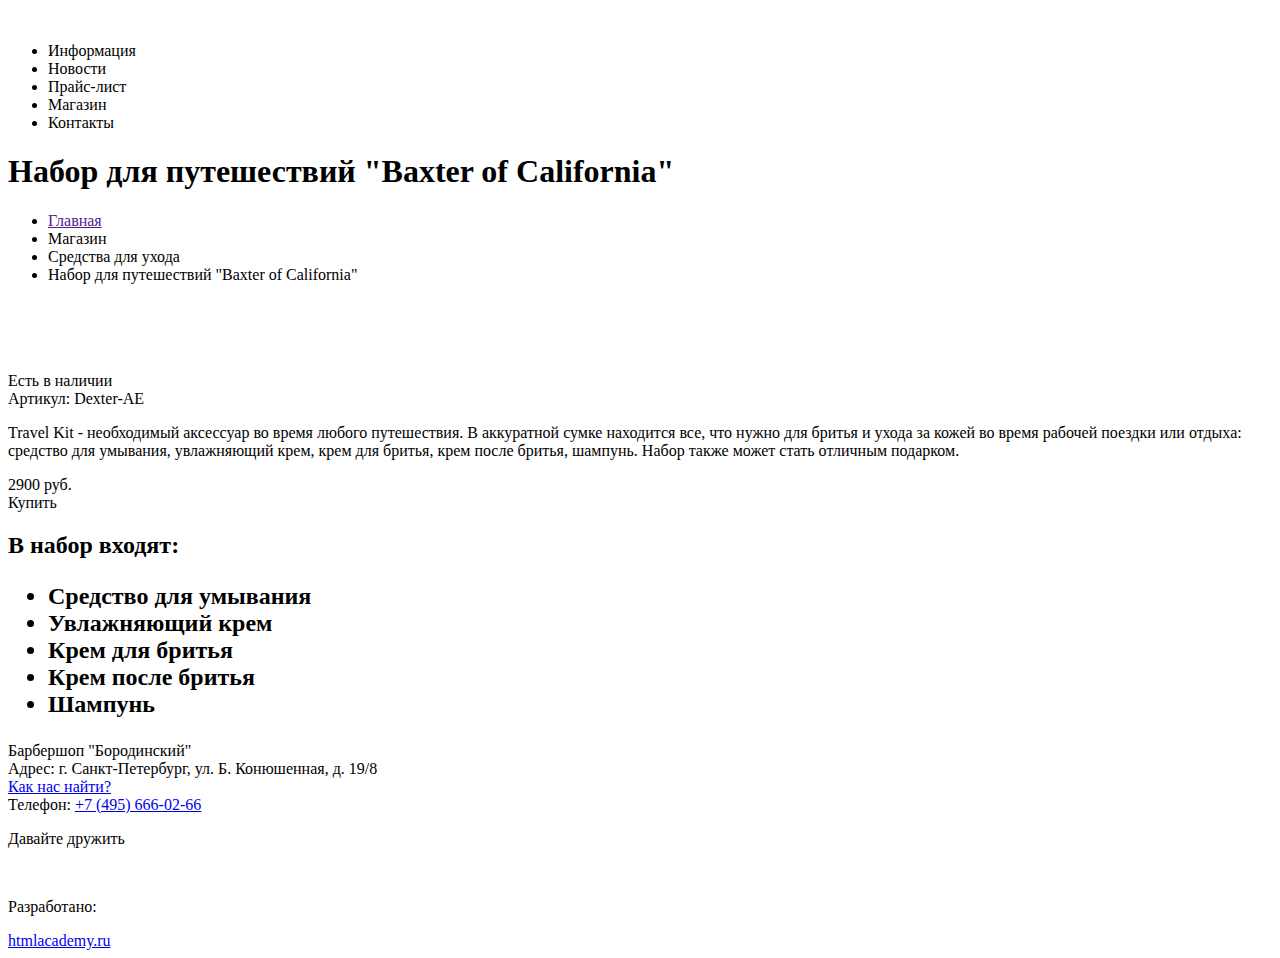
==== catalog-item.html @ 46237d35 "Добавил слайдер в разметку" ====
<!DOCTYPE html>
<html lang="en">
<head>
  <meta charset="UTF-8">
  <meta name="viewport" content="width=device-width, initial-scale=1.0">
  <meta http-equiv="X-UA-Compatible" content="ie=edge">
  <title>Barbershop-Item</title>
</head>
<body>
  <header class="main-header">
    <div class="container">
      <div class="logo">
        <a href="#"><img src=""></a>
      </div>
      <nav class="main-navigation">
        <ul>
          <li><a href="#"></a>Информация</li>
          <li><a href="#"></a>Новости</li>
          <li><a href="#"></a>Прайс-лист</li>
          <li><a href="#"></a>Магазин</li>
          <li><a href="#"></a>Контакты</li>
        </ul>
      </nav>
    </div>
  </header>


<main>
  <h1>Набор для путешествий "Baxter of California"</h1>
  <section class="breadcrumbs">
    <ul>
      <li><a href="">Главная</a></li>
      <li><a href=""></a>Магазин</li>
      <li><a href=""></a>Средства для ухода</li>
      <li>Набор для путешествий "Baxter of California"</li>
    </ul>
  </section>

  <section class="item-photos">
    <div class="slider-product">
      <div class="item-photo"><img src="" alt=""></div>
      <div class="item-photo"><img src="" alt=""></div>
      <div class="item-photo"><img src="" alt=""></div>
      <div class="item-photo"><img src="" alt=""></div>
    </div>
  </section>

  <section class="item-description">
    <div class="in-stock">Есть в наличии</div>
    <div class="article-id">Артикул: Dexter-AE</div>
    <p>Travel Kit - необходимый аксессуар во время любого путешествия.
    В аккуратной сумке находится все, что нужно для бритья и ухода за кожей
    во время рабочей поездки или отдыха: средство для умывания, увлажняющий крем,
    крем для бритья, крем после бритья, шампунь. Набор также может стать отличным
    подарком. </p>
    <div class="item-price">2900 руб.</div>
    <div class="buy">Купить</div>
    <div class="item-stuff"><h2>В набор входят:<h2>
    <ul>
      <li>Средство для умывания</li>
      <li>Увлажняющий крем</li>
      <li>Крем для бритья</li>
      <li>Крем после бритья</li>
      <li>Шампунь</li>
    </ul></div>
  </section>
</main>

  <footer class="main-footer">
    <div class="container">
      <section class="contacts">
        Барбершоп "Бородинский" <br>
        Адрес: г. Санкт-Петербург, ул. Б. Конюшенная, д. 19/8 <br>
        <a href="#" class="find-us">Как нас найти?</a> <br>
        Телефон: <a href="tel: +74956660266"> +7 (495) 666-02-66</a>
      </section>

      <section class="social">
        <p>Давайте дружить</p>
        <a href="#" class="social-vk"><img src="" alt=""></a>
        <a href="#" class="social-fb"><img src="" alt=""></a>
        <a href="#" class="social-inst"><img src="" alt=""></a>
      </section>

      <section class="developed-by">
        <p>Разработано:</p>
        <a href="http://htmlacademy.ru">htmlacademy.ru</a>
      </section>

    </div>
  </footer>
</body>
</html>
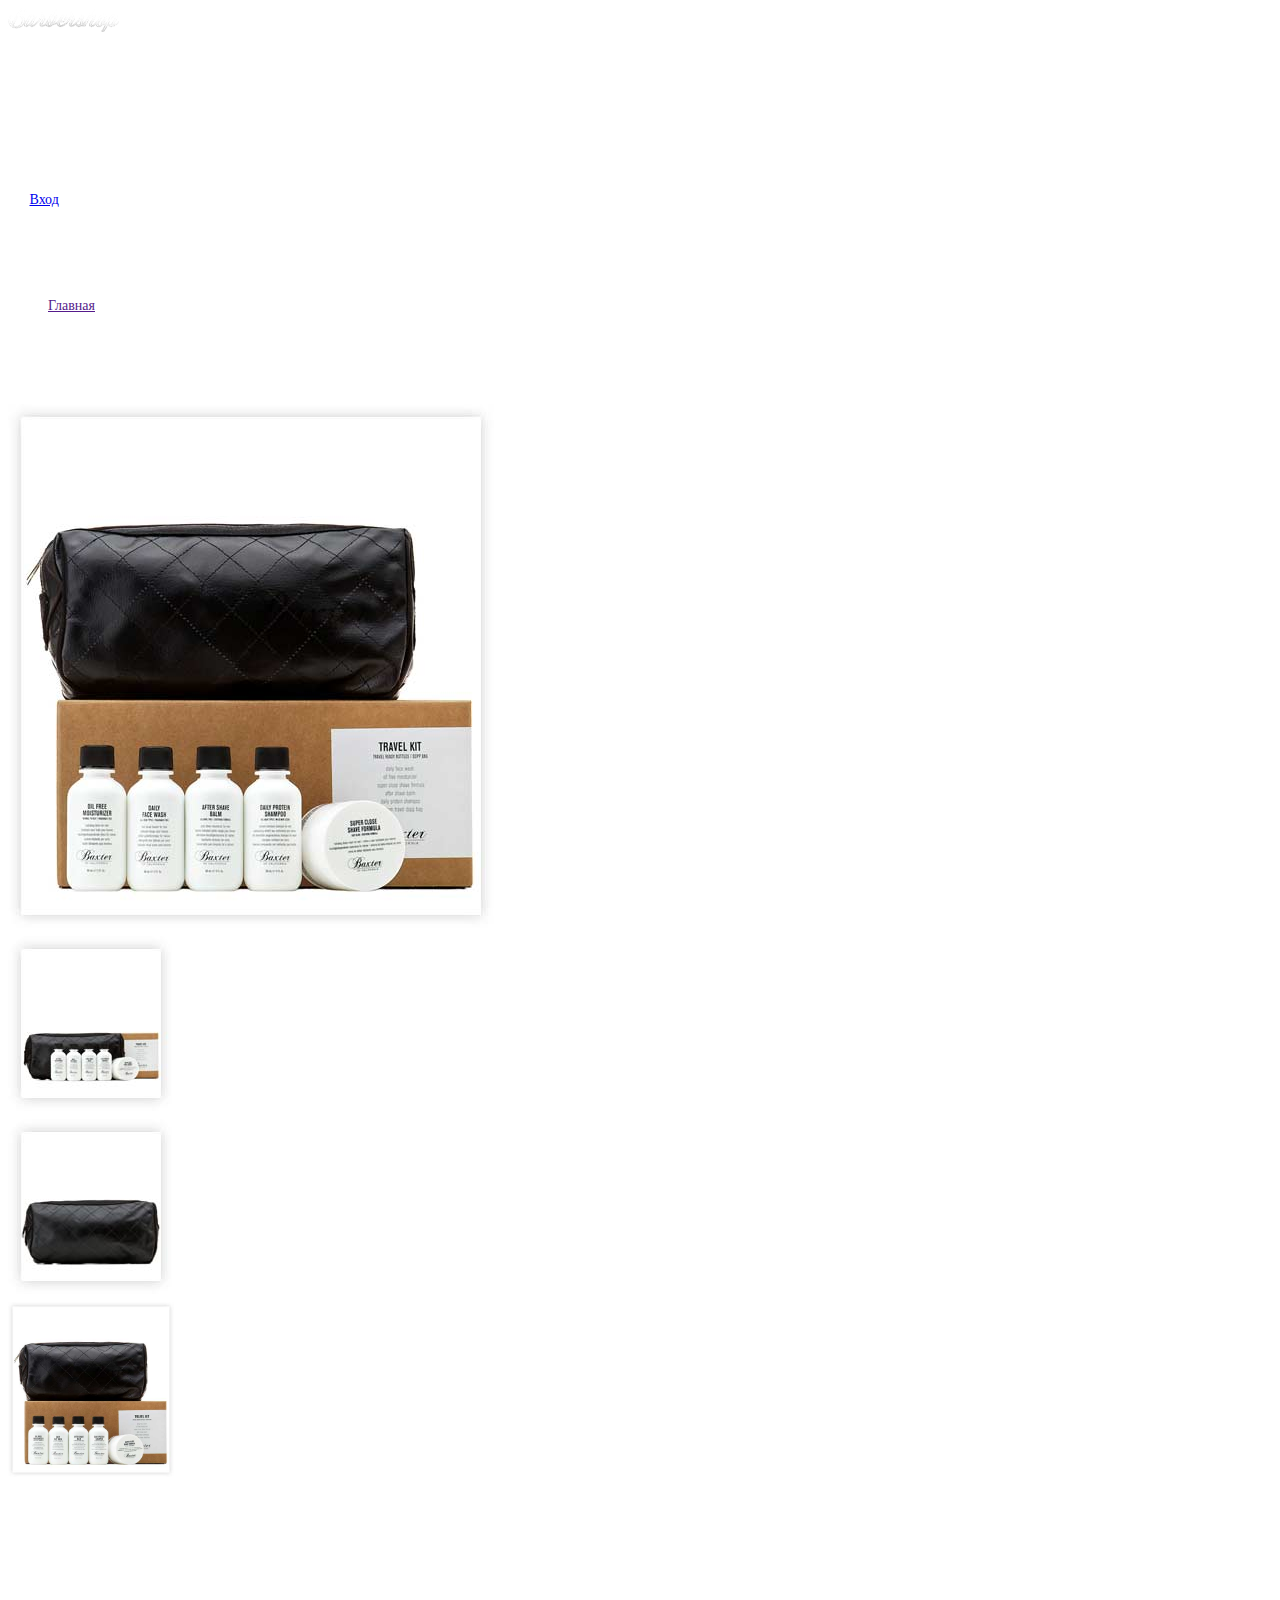
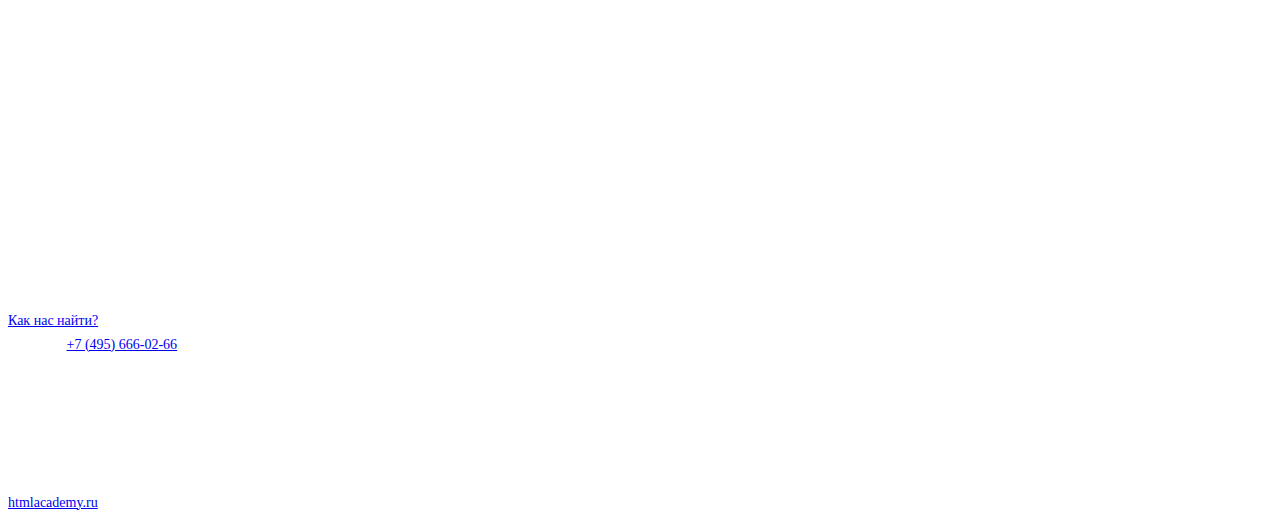
==== commit b17408aa: "Добавил картинки и css" ====
--- a/catalog-item.html
+++ b/catalog-item.html
@@ -5,12 +5,13 @@
   <meta name="viewport" content="width=device-width, initial-scale=1.0">
   <meta http-equiv="X-UA-Compatible" content="ie=edge">
   <title>Barbershop-Item</title>
+  <link href="css/style.css" rel="stylesheet">
 </head>
 <body>
   <header class="main-header">
     <div class="container">
       <div class="logo">
-        <a href="#"><img src=""></a>
+        <a href="#"><img src="img/Logo.png"></a>
       </div>
       <nav class="main-navigation">
         <ul>
@@ -21,6 +22,10 @@
           <li><a href="#"></a>Контакты</li>
         </ul>
       </nav>
+      <div class="login">
+        <img src="img/icon-login.png" alt="Войти">
+        <a href="#" class="login">Вход</a>
+      </div>
     </div>
   </header>
 
@@ -38,10 +43,10 @@
 
   <section class="item-photos">
     <div class="slider-product">
-      <div class="item-photo"><img src="" alt=""></div>
-      <div class="item-photo"><img src="" alt=""></div>
-      <div class="item-photo"><img src="" alt=""></div>
-      <div class="item-photo"><img src="" alt=""></div>
+      <div class="item-photo"><img src="img/bag-main.jpg" alt="" width="486px" height="524px"></div>
+      <div class="item-photo"><img src="img/bag-1.jpg" alt="" width="166px" height="175px"></div>
+      <div class="item-photo"><img src="img/bag-2.jpg" alt="" width="166px" height="175px"></div>
+      <div class="item-photo"><img src="img/bag-main.jpg" alt="" width="166px" height="175px"></div>
     </div>
   </section>
 
@@ -77,9 +82,9 @@
 
       <section class="social">
         <p>Давайте дружить</p>
-        <a href="#" class="social-vk"><img src="" alt=""></a>
-        <a href="#" class="social-fb"><img src="" alt=""></a>
-        <a href="#" class="social-inst"><img src="" alt=""></a>
+        <a href="#" class="social-vk"><img src="img/vk.png" alt=""></a>
+        <a href="#" class="social-fb"><img src="img/fb.png" alt=""></a>
+        <a href="#" class="social-inst"><img src="img/instagram.png" alt=""></a>
       </section>
 
       <section class="developed-by">
--- a/css/style.css
+++ b/css/style.css
@@ -0,0 +1,18 @@
+body {
+  font-size: 14px;
+  line-height: 24px;
+  color: #fff;
+  font-weight: normal;
+  font-family: "PT Sans Narrow";
+}
+
+h1 {
+  font-size: 30px;
+  line-height: 42px;
+  font-weight: bold;
+}
+
+header.main-header nav a {
+  font-size: 16px;
+  line-height: 20px;
+}
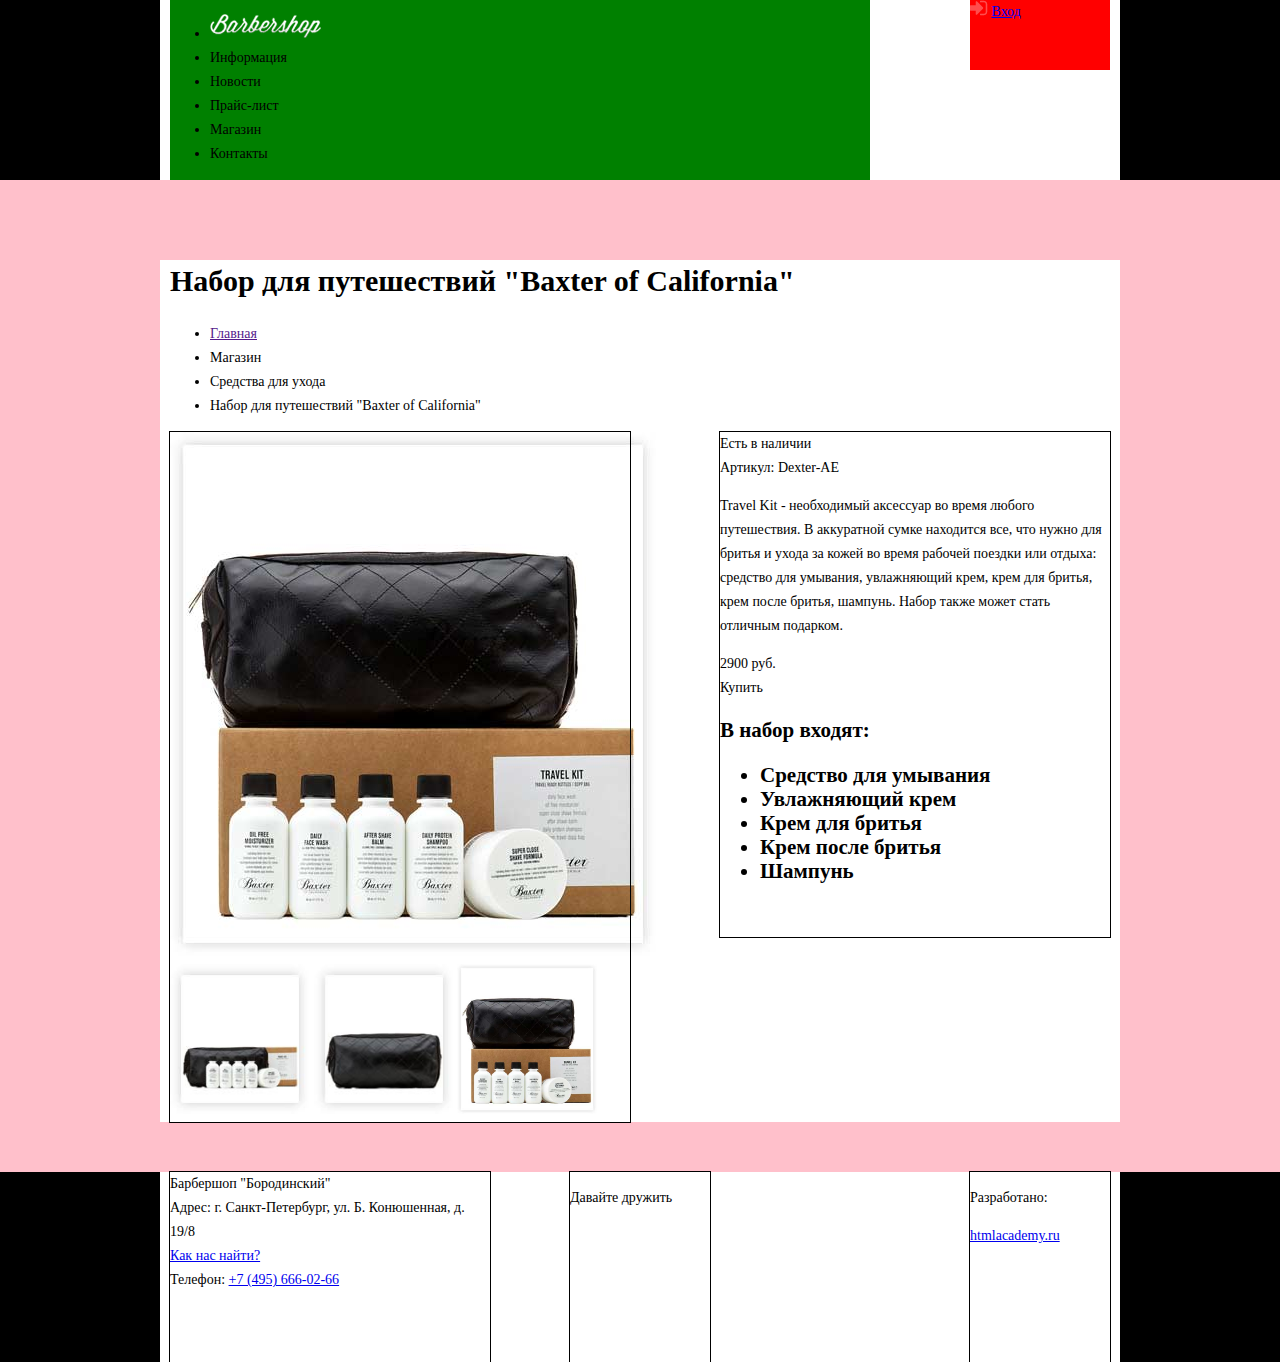
==== commit 75f6b75c: "Базовая разметка" ====
--- a/catalog-item.html
+++ b/catalog-item.html
@@ -9,12 +9,10 @@
 </head>
 <body>
   <header class="main-header">
-    <div class="container">
-      <div class="logo">
-        <a href="#"><img src="img/Logo.png"></a>
-      </div>
+    <div class="container clearfix">
       <nav class="main-navigation">
         <ul>
+          <li><a href="#"><img src="img/Logo.png"></a></li>
           <li><a href="#"></a>Информация</li>
           <li><a href="#"></a>Новости</li>
           <li><a href="#"></a>Прайс-лист</li>
@@ -31,48 +29,50 @@
 
 
 <main>
-  <h1>Набор для путешествий "Baxter of California"</h1>
-  <section class="breadcrumbs">
-    <ul>
-      <li><a href="">Главная</a></li>
-      <li><a href=""></a>Магазин</li>
-      <li><a href=""></a>Средства для ухода</li>
-      <li>Набор для путешествий "Baxter of California"</li>
-    </ul>
-  </section>
+  <div class="container clearfix">
+    <h1>Набор для путешествий "Baxter of California"</h1>
+    <section class="breadcrumbs">
+      <ul>
+        <li><a href="">Главная</a></li>
+        <li><a href=""></a>Магазин</li>
+        <li><a href=""></a>Средства для ухода</li>
+        <li>Набор для путешествий "Baxter of California"</li>
+      </ul>
+    </section>
 
-  <section class="item-photos">
-    <div class="slider-product">
-      <div class="item-photo"><img src="img/bag-main.jpg" alt="" width="486px" height="524px"></div>
-      <div class="item-photo"><img src="img/bag-1.jpg" alt="" width="166px" height="175px"></div>
-      <div class="item-photo"><img src="img/bag-2.jpg" alt="" width="166px" height="175px"></div>
-      <div class="item-photo"><img src="img/bag-main.jpg" alt="" width="166px" height="175px"></div>
-    </div>
-  </section>
+    <section class="item-photos">
+      <div class="slider-product">
+        <div class="item-photo"><img src="img/bag-main.jpg" alt="" width="486" height="524"></div>
+        <div class="item-photo"><img src="img/bag-1.jpg" alt="" width="140" height="150"></div>
+        <div class="item-photo"><img src="img/bag-2.jpg" alt="" width="140" height="150"></div>
+        <div class="item-photo"><img src="img/bag-main.jpg" alt="" width="140" height="150"></div>
+      </div>
+    </section>
 
-  <section class="item-description">
-    <div class="in-stock">Есть в наличии</div>
-    <div class="article-id">Артикул: Dexter-AE</div>
-    <p>Travel Kit - необходимый аксессуар во время любого путешествия.
-    В аккуратной сумке находится все, что нужно для бритья и ухода за кожей
-    во время рабочей поездки или отдыха: средство для умывания, увлажняющий крем,
-    крем для бритья, крем после бритья, шампунь. Набор также может стать отличным
-    подарком. </p>
-    <div class="item-price">2900 руб.</div>
-    <div class="buy">Купить</div>
-    <div class="item-stuff"><h2>В набор входят:<h2>
-    <ul>
-      <li>Средство для умывания</li>
-      <li>Увлажняющий крем</li>
-      <li>Крем для бритья</li>
-      <li>Крем после бритья</li>
-      <li>Шампунь</li>
-    </ul></div>
-  </section>
+    <section class="item-description">
+      <div class="in-stock">Есть в наличии</div>
+      <div class="article-id">Артикул: Dexter-AE</div>
+      <p>Travel Kit - необходимый аксессуар во время любого путешествия.
+      В аккуратной сумке находится все, что нужно для бритья и ухода за кожей
+      во время рабочей поездки или отдыха: средство для умывания, увлажняющий крем,
+      крем для бритья, крем после бритья, шампунь. Набор также может стать отличным
+      подарком. </p>
+      <div class="item-price">2900 руб.</div>
+      <div class="buy">Купить</div>
+      <div class="item-stuff"><h2>В набор входят:<h2>
+      <ul>
+        <li>Средство для умывания</li>
+        <li>Увлажняющий крем</li>
+        <li>Крем для бритья</li>
+        <li>Крем после бритья</li>
+        <li>Шампунь</li>
+      </ul></div>
+    </section>
+  </div>
 </main>
 
   <footer class="main-footer">
-    <div class="container">
+    <div class="container clearfix">
       <section class="contacts">
         Барбершоп "Бородинский" <br>
         Адрес: г. Санкт-Петербург, ул. Б. Конюшенная, д. 19/8 <br>
--- a/css/style.css
+++ b/css/style.css
@@ -1,9 +1,10 @@
 body {
   font-size: 14px;
   line-height: 24px;
-  color: #fff;
+  color: #000;
   font-weight: normal;
   font-family: "PT Sans Narrow";
+  margin: 0;
 }
 
 h1 {
@@ -16,3 +17,110 @@
   font-size: 16px;
   line-height: 20px;
 }
+
+.container {
+  width: 940px;
+  margin: 0 auto;
+  background-color: #fff;
+  padding: 0 10px;
+}
+
+.clearfix::after {
+  content: "";
+  display: table;
+  clear: both;
+}
+
+header.main-header,
+footer.main-footer {
+  background-color: black;
+}
+
+.main-navigation {
+  background-color: green;
+  float: left;
+  width: 700px;
+  min-height: 70px;
+}
+
+div.login {
+  background-color: red;
+  min-height: 70px;
+  width: 140px;
+  margin-left: 100px;
+  float: right;
+}
+
+main {
+  background-color: pink;
+  padding-top: 60px;
+  padding-bottom: 50px;
+}
+
+main form {
+  outline: 1px solid black;
+  float: left;
+  min-height: 570px;
+  width: 220px;
+}
+
+.items-list-block {
+  background-color: green;
+  float: right;
+  width: 700px;
+  min-height: 595px;
+  list-style: none;
+  padding: 0px;
+  margin: 0px;
+
+}
+
+.items-list-block ul li {
+  float: left;
+}
+
+.items-list-block .pages-block {
+  clear: both;
+}
+
+footer section {
+        outline: 1px solid black;
+        float: left;
+}
+
+section.contacts {
+  min-height: 190px;
+  width: 320px;
+}
+
+section.social {
+  min-height: 190px;
+  width: 140px;
+  margin-left: 80px;
+}
+
+section.developed-by {
+  min-height: 190px;
+  width: 140px;
+  margin-left: 260px;
+}
+
+/* Начало стилей для catalog-item.html */
+
+section.item-photos {
+  float: left;
+  outline: 1px solid black;
+  width: 460px;
+  min-height: 670px;
+}
+
+.item-photos div {
+  display: inline-block;
+}
+
+section.item-description {
+  outline: 1px solid black;
+  width: 390px;
+  min-height: 505px;
+  float: right;
+}
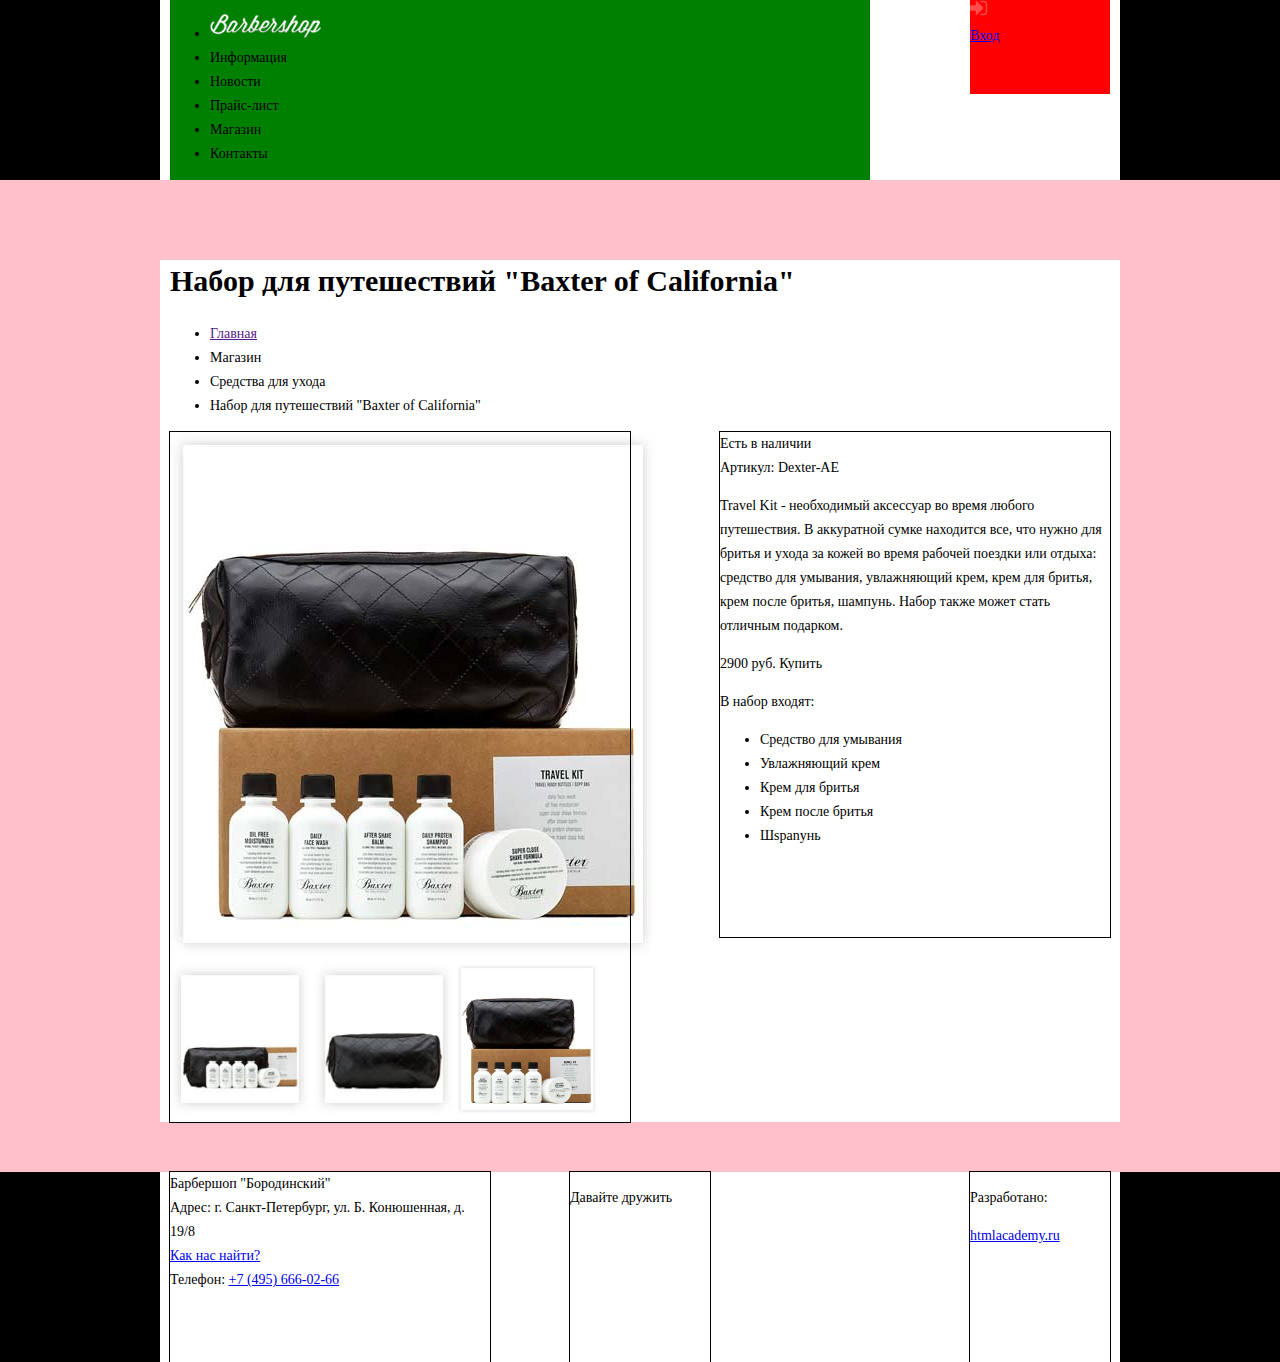
==== commit 9dd48f53: "Добавил правки" ====
--- a/catalog-item.html
+++ b/catalog-item.html
@@ -57,15 +57,15 @@
       во время рабочей поездки или отдыха: средство для умывания, увлажняющий крем,
       крем для бритья, крем после бритья, шампунь. Набор также может стать отличным
       подарком. </p>
-      <div class="item-price">2900 руб.</div>
-      <div class="buy">Купить</div>
-      <div class="item-stuff"><h2>В набор входят:<h2>
+      <span class="item-price">2900 руб.</span>
+      <span class="buy">Купить</span>
+      <div class="item-stuff"><p>В набор входят:</p>
       <ul>
         <li>Средство для умывания</li>
         <li>Увлажняющий крем</li>
         <li>Крем для бритья</li>
         <li>Крем после бритья</li>
-        <li>Шампунь</li>
+        <li>Шspanунь</li>
       </ul></div>
     </section>
   </div>
--- a/css/style.css
+++ b/css/style.css
@@ -43,7 +43,7 @@
   min-height: 70px;
 }
 
-div.login {
+.login {
   background-color: red;
   min-height: 70px;
   width: 140px;
@@ -84,8 +84,8 @@
 }
 
 footer section {
-        outline: 1px solid black;
-        float: left;
+  outline: 1px solid black;
+  float: left;
 }
 
 section.contacts {
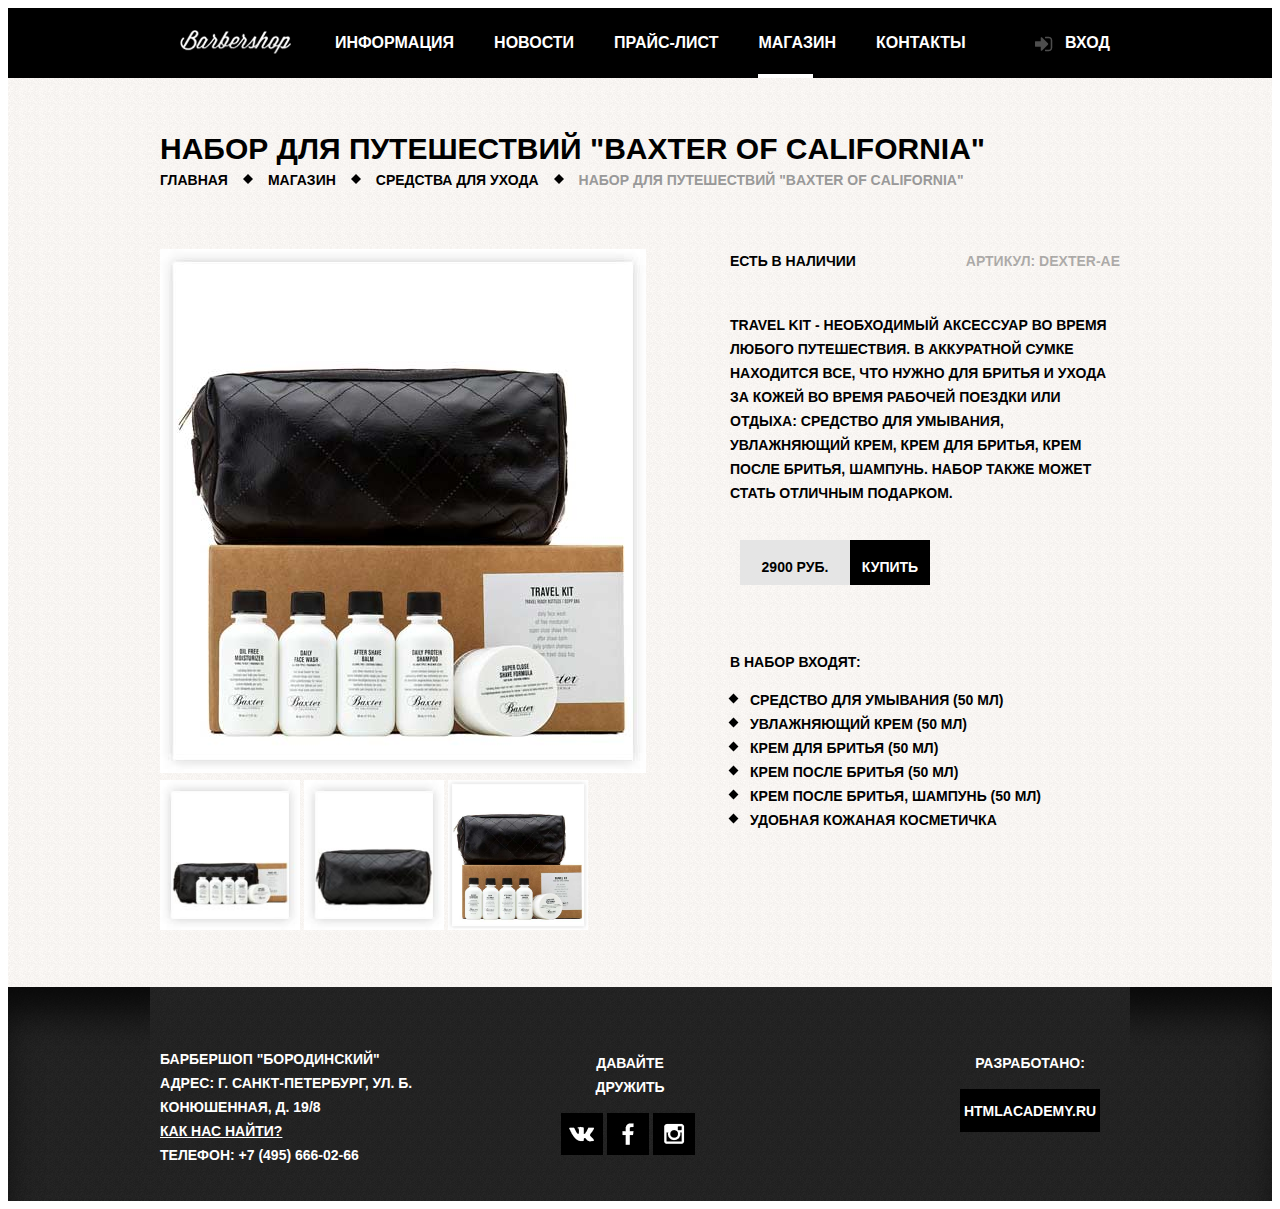
==== commit 43ab04cd: "Верстка страницы товара" ====
--- a/catalog-item.html
+++ b/catalog-item.html
@@ -1,5 +1,6 @@
 <!DOCTYPE html>
 <html lang="en">
+
 <head>
   <meta charset="UTF-8">
   <meta name="viewport" content="width=device-width, initial-scale=1.0">
@@ -7,92 +8,100 @@
   <title>Barbershop-Item</title>
   <link href="css/style.css" rel="stylesheet">
 </head>
+
 <body>
   <header class="main-header">
     <div class="container clearfix">
       <nav class="main-navigation">
+        <a href="#"><img src="img/Logo.png" width="111" height="24"></a>
         <ul>
-          <li><a href="#"><img src="img/Logo.png"></a></li>
-          <li><a href="#"></a>Информация</li>
-          <li><a href="#"></a>Новости</li>
-          <li><a href="#"></a>Прайс-лист</li>
-          <li><a href="#"></a>Магазин</li>
-          <li><a href="#"></a>Контакты</li>
+          <li>
+            <a href="#">Информация</a></li>
+          <li>
+            <a href="#">Новости</a></li>
+          <li>
+            <a href="#">Прайс-лист</a></li>
+          <li>
+            <a href="#" class="active">Магазин</a></li>
+          <li>
+            <a href="#">Контакты</a></li>
         </ul>
       </nav>
       <div class="login">
-        <img src="img/icon-login.png" alt="Войти">
-        <a href="#" class="login">Вход</a>
+        <a href="#" class="sprite login-link">Вход</a>
       </div>
     </div>
   </header>
 
 
-<main>
-  <div class="container clearfix">
-    <h1>Набор для путешествий "Baxter of California"</h1>
-    <section class="breadcrumbs">
-      <ul>
-        <li><a href="">Главная</a></li>
-        <li><a href=""></a>Магазин</li>
-        <li><a href=""></a>Средства для ухода</li>
-        <li>Набор для путешествий "Baxter of California"</li>
-      </ul>
-    </section>
+  <main>
+    <div class="container clearfix">
+      <h1>Набор для путешествий "Baxter of California"</h1>
+      <section class="breadcrumbs">
+        <ul>
+          <li><a href="">Главная</a></li>
+          <li>
+            <a href="">Магазин</a></li>
+          <li>
+            <a href="">Средства для ухода</a></li>
+          <li><a>Набор для путешествий "Baxter of California"</a></li>
+        </ul>
+      </section>
 
-    <section class="item-photos">
-      <div class="slider-product">
-        <div class="item-photo"><img src="img/bag-main.jpg" alt="" width="486" height="524"></div>
-        <div class="item-photo"><img src="img/bag-1.jpg" alt="" width="140" height="150"></div>
-        <div class="item-photo"><img src="img/bag-2.jpg" alt="" width="140" height="150"></div>
-        <div class="item-photo"><img src="img/bag-main.jpg" alt="" width="140" height="150"></div>
-      </div>
-    </section>
+      <section class="item-photos">
+        <div class="slider-product">
+          <div class="item-photo"><img src="img/bag-main.jpg" alt="" width="486" height="524"></div>
+          <div class="item-photo"><img src="img/bag-1.jpg" alt="" width="140" height="150"></div>
+          <div class="item-photo"><img src="img/bag-2.jpg" alt="" width="140" height="150"></div>
+          <div class="item-photo"><img src="img/bag-main.jpg" alt="" width="140" height="150"></div>
+        </div>
+      </section>
 
-    <section class="item-description">
-      <div class="in-stock">Есть в наличии</div>
-      <div class="article-id">Артикул: Dexter-AE</div>
-      <p>Travel Kit - необходимый аксессуар во время любого путешествия.
-      В аккуратной сумке находится все, что нужно для бритья и ухода за кожей
-      во время рабочей поездки или отдыха: средство для умывания, увлажняющий крем,
-      крем для бритья, крем после бритья, шампунь. Набор также может стать отличным
-      подарком. </p>
-      <span class="item-price">2900 руб.</span>
-      <span class="buy">Купить</span>
-      <div class="item-stuff"><p>В набор входят:</p>
-      <ul>
-        <li>Средство для умывания</li>
-        <li>Увлажняющий крем</li>
-        <li>Крем для бритья</li>
-        <li>Крем после бритья</li>
-        <li>Шspanунь</li>
-      </ul></div>
-    </section>
-  </div>
-</main>
+      <section class="item-description">
+        <div class="in-stock">Есть в наличии</div>
+        <div class="article-id">Артикул: Dexter-AE</div>
+        <p class="long-description">Travel Kit - необходимый аксессуар во время любого путешествия. В аккуратной сумке находится все, что нужно для бритья и ухода за кожей во время рабочей поездки или отдыха: средство для умывания, увлажняющий крем, крем для бритья, крем после бритья, шампунь. Набор также может стать отличным подарком. </p>
+        <span class="item-price">2900 руб.</span>
+        <a class="buy">Купить</a>
+        <div class="item-stuff">
+          <p>В набор входят:</p>
+          <ul>
+            <li>Средство для умывания (50 мл)</li>
+            <li>Увлажняющий крем (50 мл)</li>
+            <li>Крем для бритья (50 мл)</li>
+            <li>Крем после бритья (50 мл)</li>
+            <li>Крем после бритья, шампунь (50 мл)</li>
+            <li>Удобная кожаная косметичка</li>
+          </ul>
+        </div>
+      </section>
+    </div>
+  </main>
 
   <footer class="main-footer">
     <div class="container clearfix">
       <section class="contacts">
-        Барбершоп "Бородинский" <br>
-        Адрес: г. Санкт-Петербург, ул. Б. Конюшенная, д. 19/8 <br>
-        <a href="#" class="find-us">Как нас найти?</a> <br>
-        Телефон: <a href="tel: +74956660266"> +7 (495) 666-02-66</a>
+        Барбершоп "Бородинский"
+        <br> Адрес: г. Санкт-Петербург, ул. Б. Конюшенная, д. 19/8
+        <br>
+        <a href="#" class="find-us">Как нас найти?</a>
+        <br> Телефон: <a href="tel:74956660266" class="tel"> +7 (495) 666-02-66</a>
       </section>
 
       <section class="social">
         <p>Давайте дружить</p>
-        <a href="#" class="social-vk"><img src="img/vk.png" alt=""></a>
-        <a href="#" class="social-fb"><img src="img/fb.png" alt=""></a>
-        <a href="#" class="social-inst"><img src="img/instagram.png" alt=""></a>
+        <a href="#" class="sprite social-vk"></a>
+        <a href="#" class="sprite social-fb"></a>
+        <a href="#" class="sprite social-inst"></a>
       </section>
 
       <section class="developed-by">
         <p>Разработано:</p>
-        <a href="http://htmlacademy.ru">htmlacademy.ru</a>
+        <a href="http://htmlacademy.ru" class="academy">htmlacademy.ru</a>
       </section>
 
     </div>
   </footer>
 </body>
+
 </html>
--- a/css/style.css
+++ b/css/style.css
@@ -1,25 +1,22 @@
 body {
   font-size: 14px;
   line-height: 24px;
-  color: #000;
-  font-weight: normal;
-  font-family: "PT Sans Narrow";
-  margin: 0;
+  color: black;
+  font-weight: bold;
+  font-family: 'PT Sans Narrow', sans-serif;
+  text-transform: uppercase;
+  min-width: 960px;
 }
 
 h1 {
   font-size: 30px;
   line-height: 42px;
   font-weight: bold;
-}
-
-header.main-header nav a {
-  font-size: 16px;
-  line-height: 20px;
+  margin: 0;
 }
 
 .container {
-  width: 940px;
+  width: 960px;
   margin: 0 auto;
   background-color: #fff;
   padding: 0 10px;
@@ -31,85 +28,496 @@
   clear: both;
 }
 
-header.main-header,
-footer.main-footer {
+header.main-header {
   background-color: black;
 }
 
 .main-navigation {
-  background-color: green;
+  background-color: black;
   float: left;
-  width: 700px;
   min-height: 70px;
 }
 
+header .container {
+  background: black;
+}
+
+.main-navigation ul {
+  list-style: none;
+  padding: 0;
+  margin: 0;
+  font-size: 0;
+  display: inline-block;
+  vertical-align: top;
+}
+
+.main-navigation ul li {
+  display: inline-block;
+  vertical-align: top;
+  font-size: 16px;
+  position: relative;
+}
+
+.main-navigation > a {
+  display: inline-block;
+  vertical-align: top;
+  height: 48px;
+  padding: 0 20px;
+  padding-top: 22px;
+}
+
+.main-navigation ul a {
+  display: block;
+  padding: 25px 20px;
+  line-height: 20px;
+  text-decoration: none;
+  color: white;
+}
+
+.main-navigation ul .active::after {
+  content: "";
+  height: 4px;
+  width: 55px;
+  background-color: white;
+  position: absolute;
+  bottom: 0;
+  left: 20px;
+}
+
+header a:hover {
+  background-color: #242424;
+}
+
 .login {
-  background-color: red;
   min-height: 70px;
-  width: 140px;
-  margin-left: 100px;
+  width: 105px;
   float: right;
 }
 
+.login a {
+  position: relative;
+  display: inline-block;
+  padding: 25px 20px;
+  padding-left: 50px;
+  line-height: 20px;
+  vertical-align: top;
+  text-decoration: none;
+  color: white;
+  font-size: 16px;
+}
+
+.login a::before {
+  content: "";
+  position: absolute;
+  width: 18px;
+  height: 18px;
+  background-image: url("../img/spritesheet.png");
+  background-position: -25px -97px;
+  left: 20px;
+  top: 28px;
+}
+
 main {
-  background-color: pink;
-  padding-top: 60px;
+  background-image: url("../img/background.png");
+  padding-top: 0px;
   padding-bottom: 50px;
 }
 
+main .container {
+  background-image: inherit;
+  padding-top: 50px;
+}
+
+.main-title {
+  margin-bottom: 20px;
+}
+
 main form {
-  outline: 1px solid black;
   float: left;
   min-height: 570px;
   width: 220px;
 }
 
+form fieldset {
+  border: none;
+  margin: 0;
+  padding: 0;
+}
+
+legend {
+  margin-bottom: 30px;
+  font-size: 24px;
+  line-height: 30px;
+}
+
+.producers label,
+.items-groups label {
+  display: block;
+  padding-left: 45px;
+  font-size: 14px;
+  line-height: 18px;
+  padding-bottom: 25px; 
+  position: relative;
+}
+
+.producers .checkbox-indicator {
+  position: absolute;
+  height: 20px;
+  width: 20px;
+  box-sizing: border-box;
+  border: 2px solid black;
+  left: 0;
+}
+
+.filters label:hover {
+  color: #663d15;
+}
+
+input[type="checkbox"],
+input[type="radio"] {
+  display: none;
+}
+
+input[type="checkbox"]:checked + .checkbox-indicator::before,
+input[type="checkbox"]:checked + .checkbox-indicator::after {
+  content: "";
+  position: absolute;
+  width: 16px;
+  height: 2px;
+  background-color: #000000;
+  top: 7px;
+  left: 0px;
+}
+
+input[type="checkbox"]:checked + .checkbox-indicator::before {
+  transform: rotate(45deg);
+}
+
+input[type="checkbox"]:checked + .checkbox-indicator::after {
+  transform: rotate(-45deg);
+}
+
+input[type="radio"] + label::before {
+  content: "";
+  position: absolute;
+  height: 20px;
+  width: 20px;
+  border: 2px solid black;
+  border-radius: 50%;
+  box-sizing: border-box;
+  left: 0;
+}
+
+input[type="radio"]:checked + label::after {
+  content: "";
+  position: absolute;
+  height: 10px;
+  width: 10px;
+  border-radius: 50%;
+  box-sizing: border-box;
+  background-color: black;
+  left: 5px;
+  top: 5px;
+}
+
+.filters button {
+  min-height: 45px;
+  width: 110px;
+  border: none;
+  background-color: black;
+  color: white;
+  text-transform: uppercase;
+}
+
+.filters button:hover {
+  background-color: #663d15;
+  color: white;
+}
+
+.breadcrumbs ul {
+  list-style: none;
+  padding: 0;
+  margin: 0;
+  margin-bottom: 55px;
+  font-size: 0;
+}
+
+.breadcrumbs ul li {
+  position: relative;
+  display: inline-block;
+  vertical-align: top;
+  font-size: 14px;
+  line-height: 20px;
+}
+
+.breadcrumbs li a {
+  padding-right: 40px;
+  text-decoration: none;
+  color: black;
+}
+
+.breadcrumbs li:not(:last-child) a::before {
+  content: "";
+  width: 0;
+  height: 0;
+  border: 5px solid black;
+  border-left: none;
+  border-top-color: transparent;
+  border-bottom-color: transparent;
+  position: absolute;
+  right: 20px;
+  top: 4px;
+}
+
+.breadcrumbs li:not(:last-child) a::after {
+  content: "";
+  width: 0;
+  height: 0;
+  border: 5px solid black;
+  border-right: none;
+  border-top-color: transparent;
+  border-bottom-color: transparent;
+  position: absolute;
+  top: 4px;
+  right: 15px;
+}
+
+.breadcrumbs li:last-child a {
+  color: #999999;
+  cursor: default;
+}
+
 .items-list-block {
-  background-color: green;
   float: right;
   width: 700px;
   min-height: 595px;
   list-style: none;
   padding: 0px;
   margin: 0px;
-
-}
-
-.items-list-block ul li {
+}
+
+.items-list-block ul {
+  list-style: none;
+  margin: 0;
+  padding: 0;
+  font-size: 0;
+}
+
+.items-list-block ul li {  /* .item-block */
+  width: 220px;
+  min-height: 285px;
+  display: inline-block;
+  vertical-align: top;
+  font-size: 14px;
+  line-height: 18px;
+  background-color: white;
+  position: relative;
+  box-shadow: 1px 0px 10px 1px #9a9a9a;
+}
+
+.items-list-block ul li:not(:nth-child(3n)) {
+  margin-right: 20px;
+  margin-bottom: 20px;
+}
+
+.pagination {
+  clear: both;
+  font-size: 0;
+}
+
+.pagination .page-number {
+  display: inline-block;
+  font-size: 14px;
+  line-height: 18px;
+  width: 45px;
+  height: 45px;
+  box-sizing: border-box;
+  text-align: center;
+  vertical-align: top;
+  padding-top: 15px;
+  text-decoration: none;
+  color: white;
+  background-color: black;
+  margin-right: 7px;
+}
+
+.pagination .active {
+  background-color: white;
+  color: black;
+  cursor: default;
+}
+
+.pagination a:not(.active):hover {
+  background-color: #663d15;
+  color: white;
+}
+
+.item-name {
+  margin: 10px;
+}
+
+.item-block a:first-child {
+  text-decoration: none;
+  color: black;
+}
+
+.item-price {
+  display: inline-block;
+  height: 45px;
+  width: 110px;
+  box-sizing: border-box;
+  text-align: center;
+  vertical-align: top;
+  padding: 15px 0;
+  margin-left: 10px;
+  font-size: 14px;
+  background-color: #e5e5e5;
+}
+
+.buy {
+  width: 80px;
+  height: 45px;
+  display: inline-block;
+  vertical-align: top;
+  color: white;
+  background-color: black;
+  text-align: center;
+  padding: 15px 0;
+  box-sizing: border-box;
+  font-size: 14px;
+  text-decoration: none;
+}
+
+.buy:hover {
+  background-color: #663d15;
+}
+
+.price-block {
+  font-size: 0;
+  position: absolute;
+  bottom: 14px;
+}
+
+.main-footer {
+  background-image: url("../img/footer-bg.png");
+  box-shadow: inset 1px 35px 38px -9px rgba(0,0,0,0.75);
+}
+
+.main-footer section {
   float: left;
-}
-
-.items-list-block .pages-block {
-  clear: both;
-}
-
-footer section {
-  outline: 1px solid black;
-  float: left;
+  color: white;
+}
+
+.main-footer .container {
+  background-image: inherit;
 }
 
 section.contacts {
   min-height: 190px;
   width: 320px;
+  box-sizing: border-box;
+  padding-top: 60px;
+  padding-bottom: 34px;
+}
+
+a.find-us {
+  color: white;
+}
+
+a.find-us:hover {
+  text-decoration: none;
+}
+
+a.tel {
+  text-decoration: none;
+  color: white;
 }
 
 section.social {
   min-height: 190px;
   width: 140px;
   margin-left: 80px;
+  text-align: center;
+  padding-top: 50px;
+  box-sizing: border-box;
+  font-size: 0;
+}
+
+.social p {
+  font-size: 14px;
+}
+
+
+.social .sprite {
+  display: inline-block;
+  margin-right: 4px;
+  width: 42px;
+  height: 42px;
+  vertical-align: top;
+  background-color: black;
+  background-image: url("../img/spritesheet.png");
+  background-repeat: no-repeat;
+  transition: 0.5s;
+}
+
+.social-vk:hover {
+  background-position: -156px -150px;
+  background-color: white;
+}
+
+.social-fb:hover {
+  background-position: -73px -16px;
+  background-color: white;
+}
+
+.social-inst:hover {
+  background-position: -139px -16px;
+  background-color: white;
+}
+
+.social-vk {
+  background-position: -156px -83px;
+}
+
+.social-fb {
+  background-position: -10px -15px;
+}
+
+.social-inst {
+  background-position: -82px -87px;
 }
 
 section.developed-by {
   min-height: 190px;
   width: 140px;
   margin-left: 260px;
-}
+  text-align: center;
+  padding-top: 0px;
+  box-sizing: border-box;
+  padding-top: 50px;
+}
+
+.developed-by .academy {
+  width: 140px;
+  height: 43px;
+  display: block;
+  box-sizing: border-box;
+  padding-top: 10px;
+  color: white;
+  background-color: black;
+  text-decoration: none;
+}
+
+.developed-by .academy:hover {
+  color: black;
+  background-color: white;
+}
+
 
 /* Начало стилей для catalog-item.html */
 
 section.item-photos {
   float: left;
-  outline: 1px solid black;
   width: 460px;
   min-height: 670px;
 }
@@ -118,9 +526,52 @@
   display: inline-block;
 }
 
-section.item-description {
-  outline: 1px solid black;
+.item-description {
   width: 390px;
   min-height: 505px;
   float: right;
-}
+  position: relative;
+  font-size: 0;
+}
+
+.item-description > * {
+  font-size: 14px;
+  line-height: 24px;
+}
+
+.article-id {
+  position: absolute;
+  top: 0;
+  right: 0;
+  opacity: 0.3;
+}
+
+.long-description {
+  margin-top: 40px;
+  margin-bottom: 35px;
+}
+
+.item-stuff {
+  margin-top: 65px;
+}
+
+.item-stuff ul {
+  list-style: none;
+  margin: 0;
+  padding-left: 20px;
+}
+
+.item-stuff li {
+  position: relative;
+}
+
+.item-stuff li::before {
+  content: "";
+  width: 7px;
+  height: 7px;
+  background-color: black;
+  position: absolute;
+  left: -20px;
+  transform: rotate(45deg);
+  top: 7px;
+}
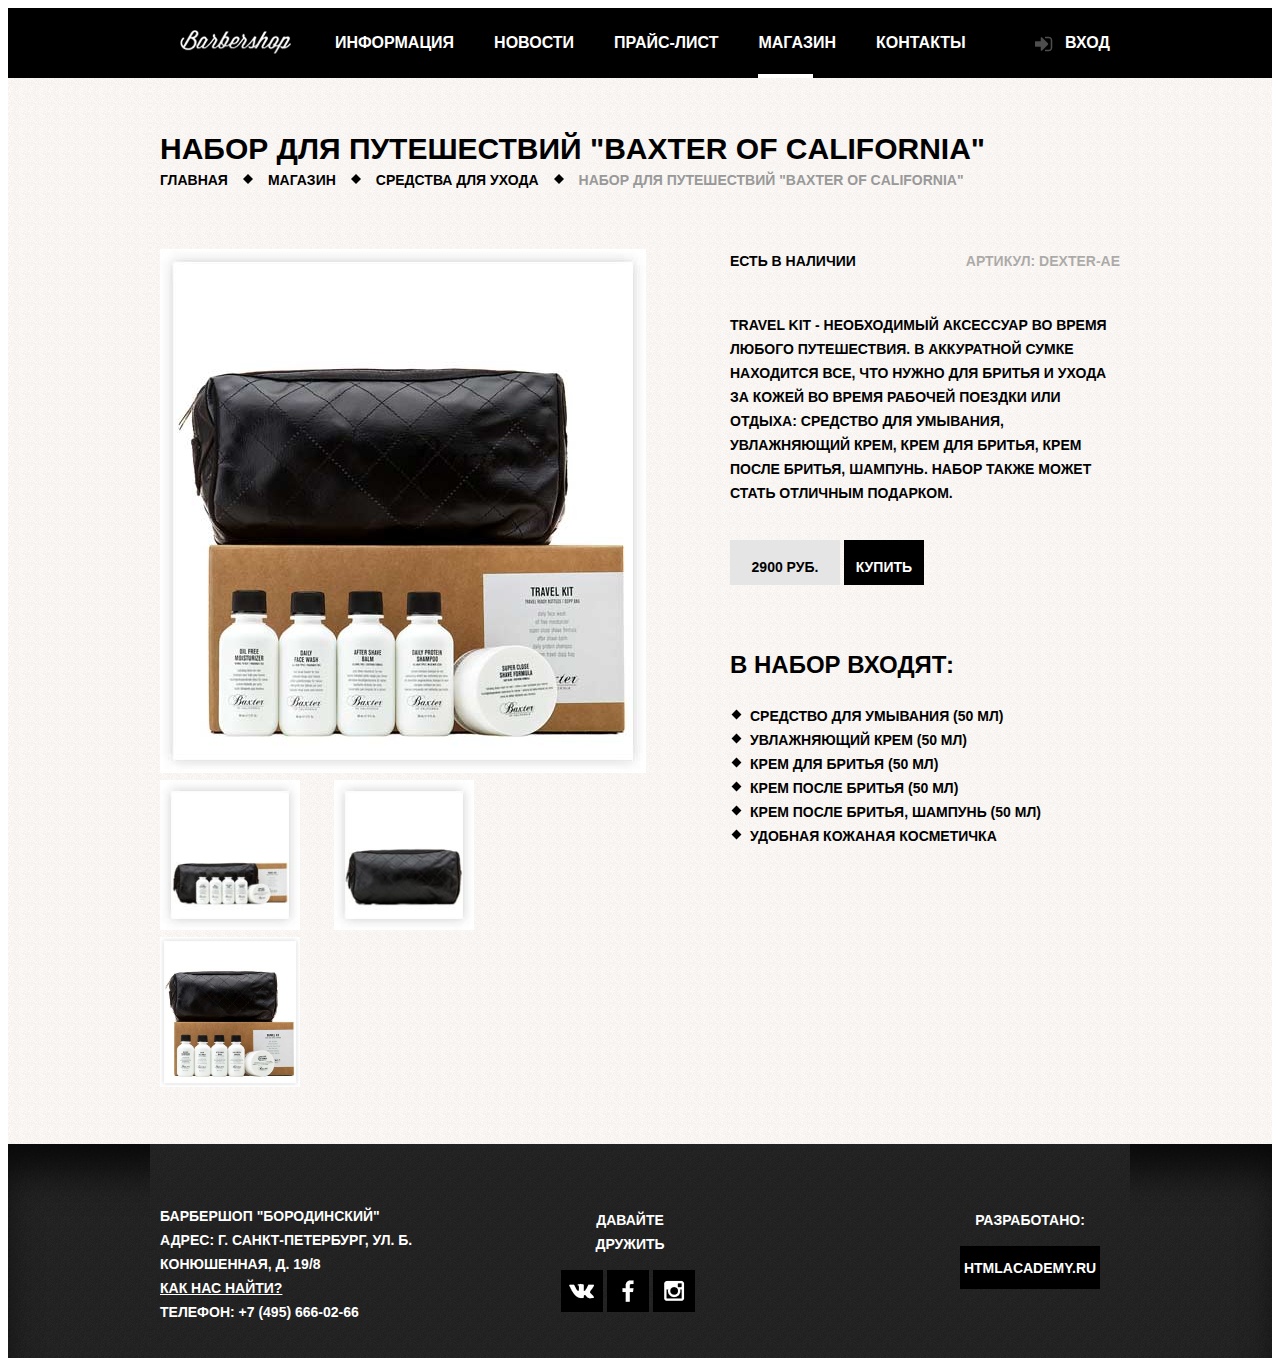
==== commit dccd1bf0: "Подправил картинки каталога, кнопки и некоторые паддинги" ====
--- a/catalog-item.html
+++ b/catalog-item.html
@@ -61,10 +61,10 @@
         <div class="in-stock">Есть в наличии</div>
         <div class="article-id">Артикул: Dexter-AE</div>
         <p class="long-description">Travel Kit - необходимый аксессуар во время любого путешествия. В аккуратной сумке находится все, что нужно для бритья и ухода за кожей во время рабочей поездки или отдыха: средство для умывания, увлажняющий крем, крем для бритья, крем после бритья, шампунь. Набор также может стать отличным подарком. </p>
-        <span class="item-price">2900 руб.</span>
-        <a class="buy">Купить</a>
+        <div class="buy-block"><span class="item-price">2900 руб.</span>
+        <a class="buy">Купить</a></div>
         <div class="item-stuff">
-          <p>В набор входят:</p>
+          <p class="whats-in">В набор входят:</p>
           <ul>
             <li>Средство для умывания (50 мл)</li>
             <li>Увлажняющий крем (50 мл)</li>
--- a/css/style.css
+++ b/css/style.css
@@ -398,6 +398,11 @@
   bottom: 14px;
 }
 
+.buy-block {
+  position: relative;
+  left: -10px;
+}
+
 .main-footer {
   background-image: url("../img/footer-bg.png");
   box-shadow: inset 1px 35px 38px -9px rgba(0,0,0,0.75);
@@ -526,6 +531,10 @@
   display: inline-block;
 }
 
+.item-photo:nth-child(3) {
+  margin: 0 30px;
+}
+
 .item-description {
   width: 390px;
   min-height: 505px;
@@ -571,7 +580,13 @@
   height: 7px;
   background-color: black;
   position: absolute;
-  left: -20px;
+  left: -17px;
   transform: rotate(45deg);
   top: 7px;
 }
+
+.whats-in {
+  font-size: 24px;
+  line-height: 30px;
+}
+
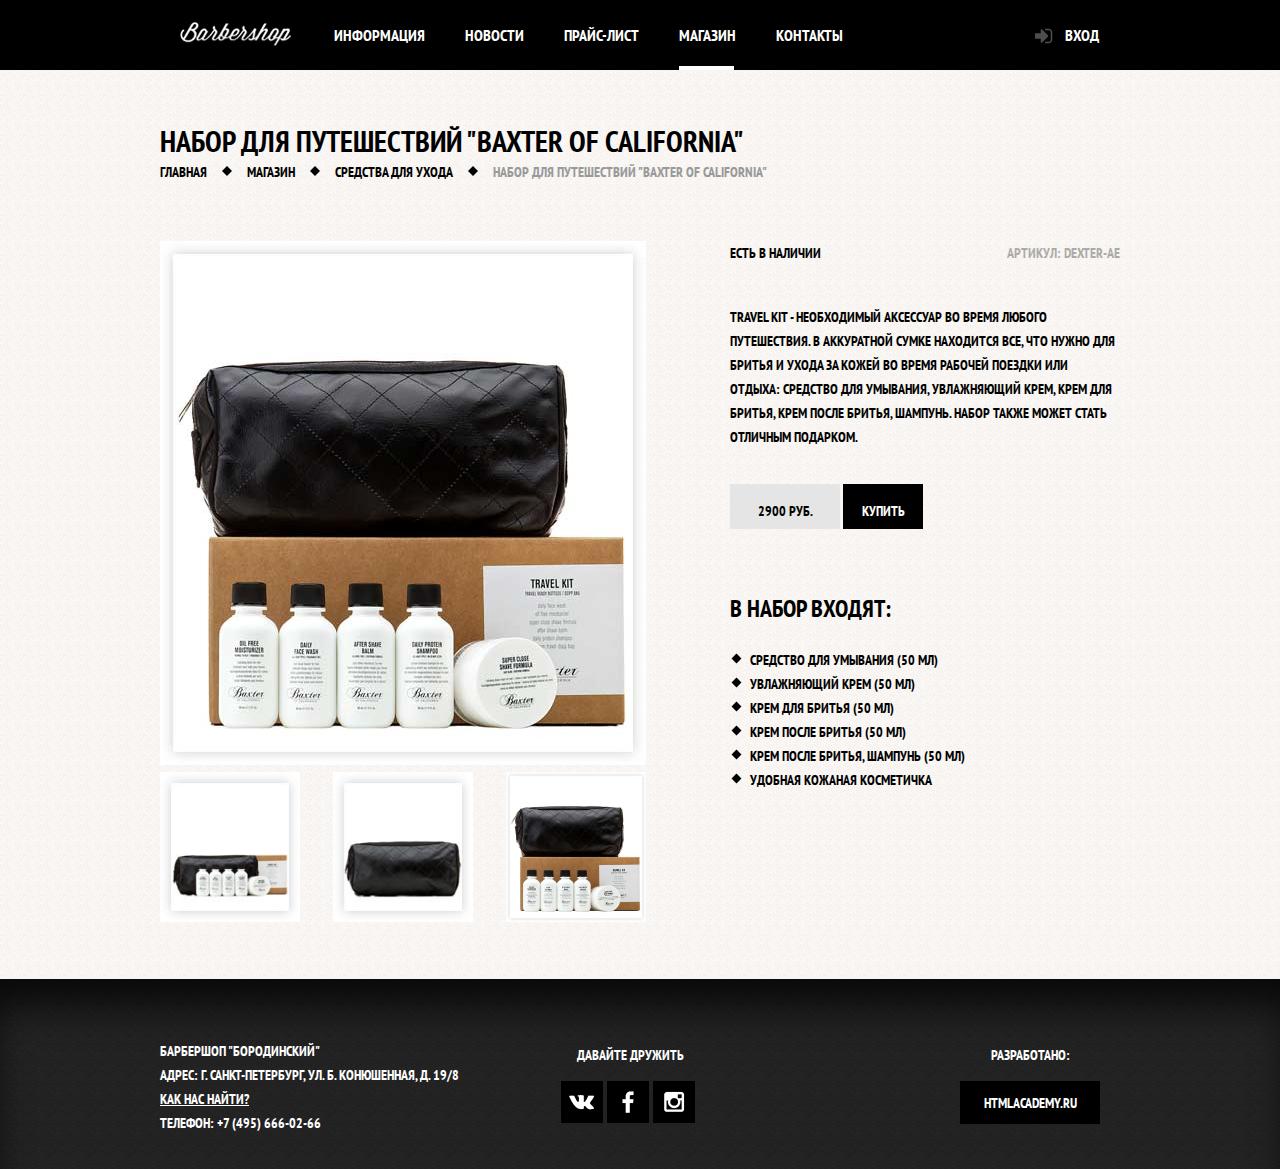
==== commit a500f43c: "Добавил нормалайз к каталогу и шрифты, подправил тени у футера" ====
--- a/catalog-item.html
+++ b/catalog-item.html
@@ -5,8 +5,9 @@
   <meta charset="UTF-8">
   <meta name="viewport" content="width=device-width, initial-scale=1.0">
   <meta http-equiv="X-UA-Compatible" content="ie=edge">
-  <title>Barbershop-Item</title>
+  <link rel="stylesheet" href="css/normalize.css">
   <link href="css/style.css" rel="stylesheet">
+  <link href="https://fonts.googleapis.com/css?family=PT+Sans+Narrow:400,700&subset=cyrillic" rel="stylesheet">
 </head>
 
 <body>
--- a/css/style.css
+++ b/css/style.css
@@ -18,7 +18,6 @@
 .container {
   width: 960px;
   margin: 0 auto;
-  background-color: #fff;
   padding: 0 10px;
 }
 
@@ -414,7 +413,6 @@
 }
 
 .main-footer .container {
-  background-image: inherit;
 }
 
 section.contacts {
